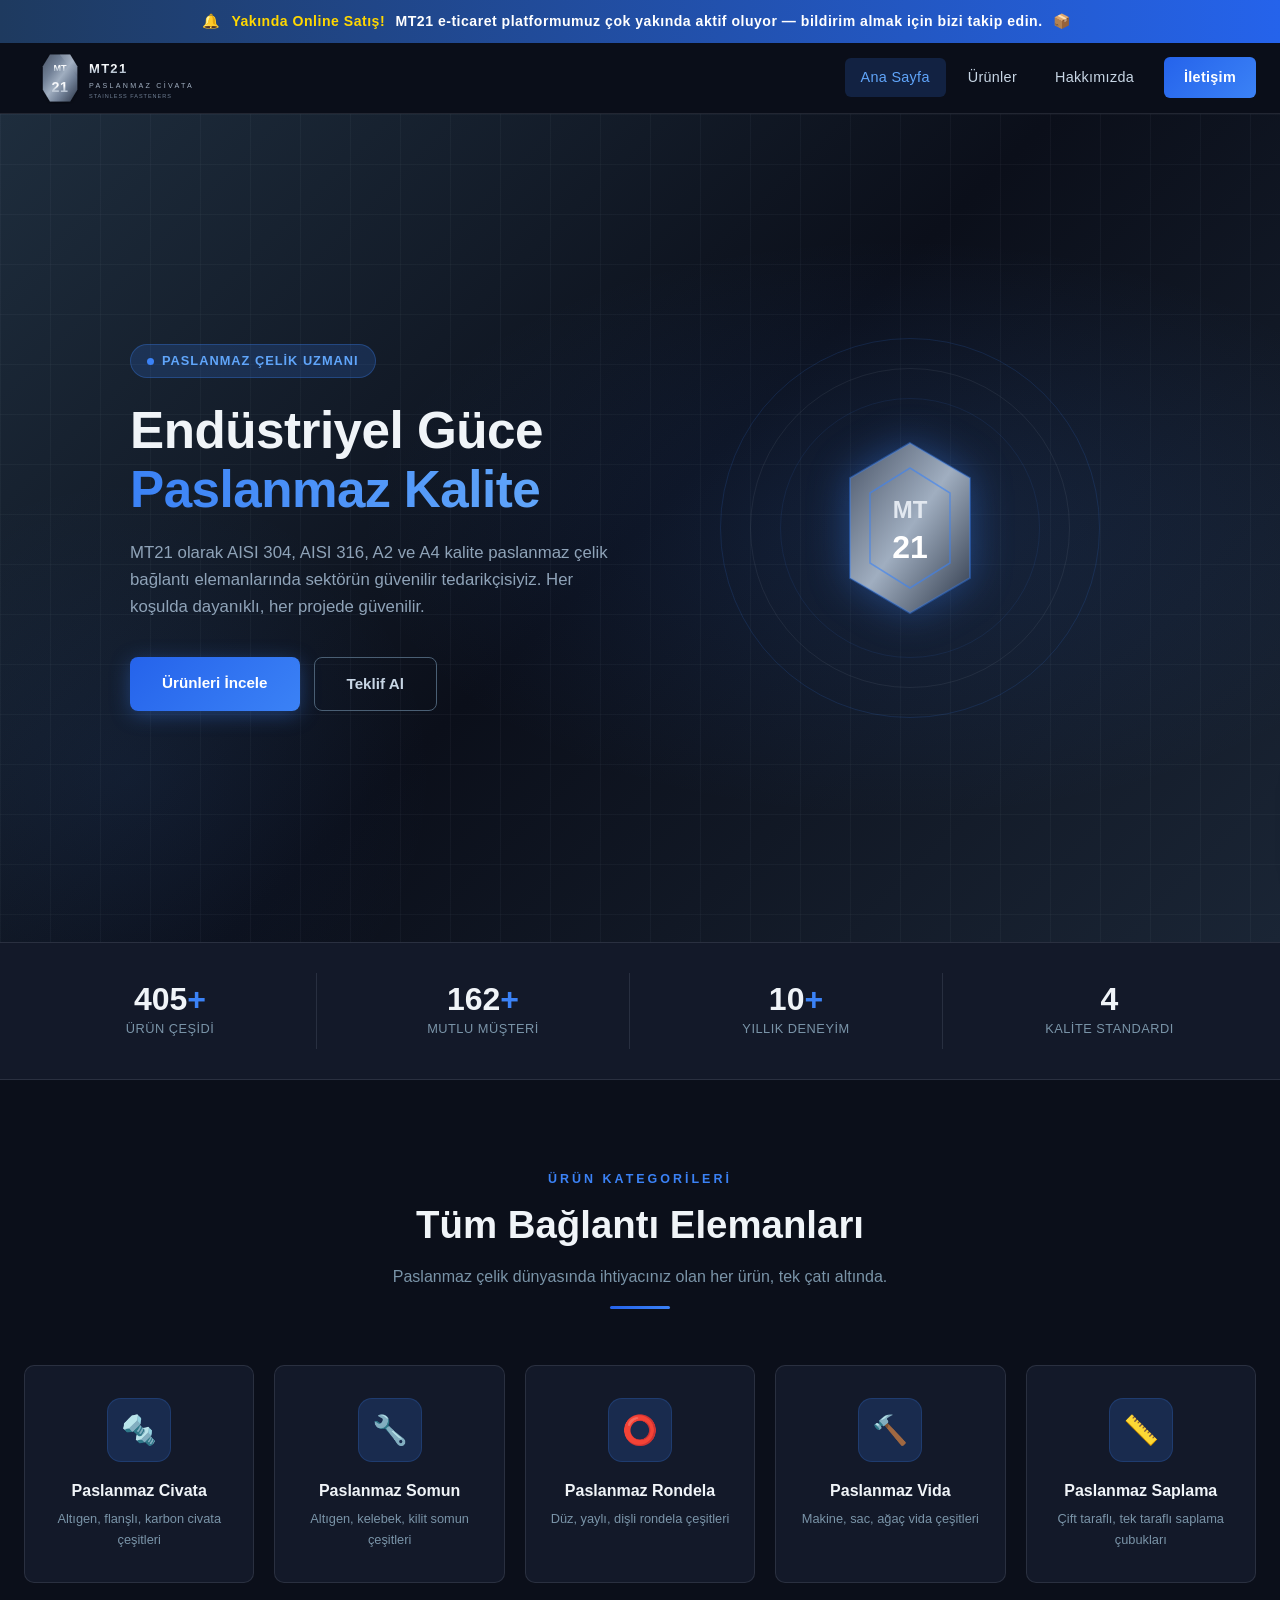
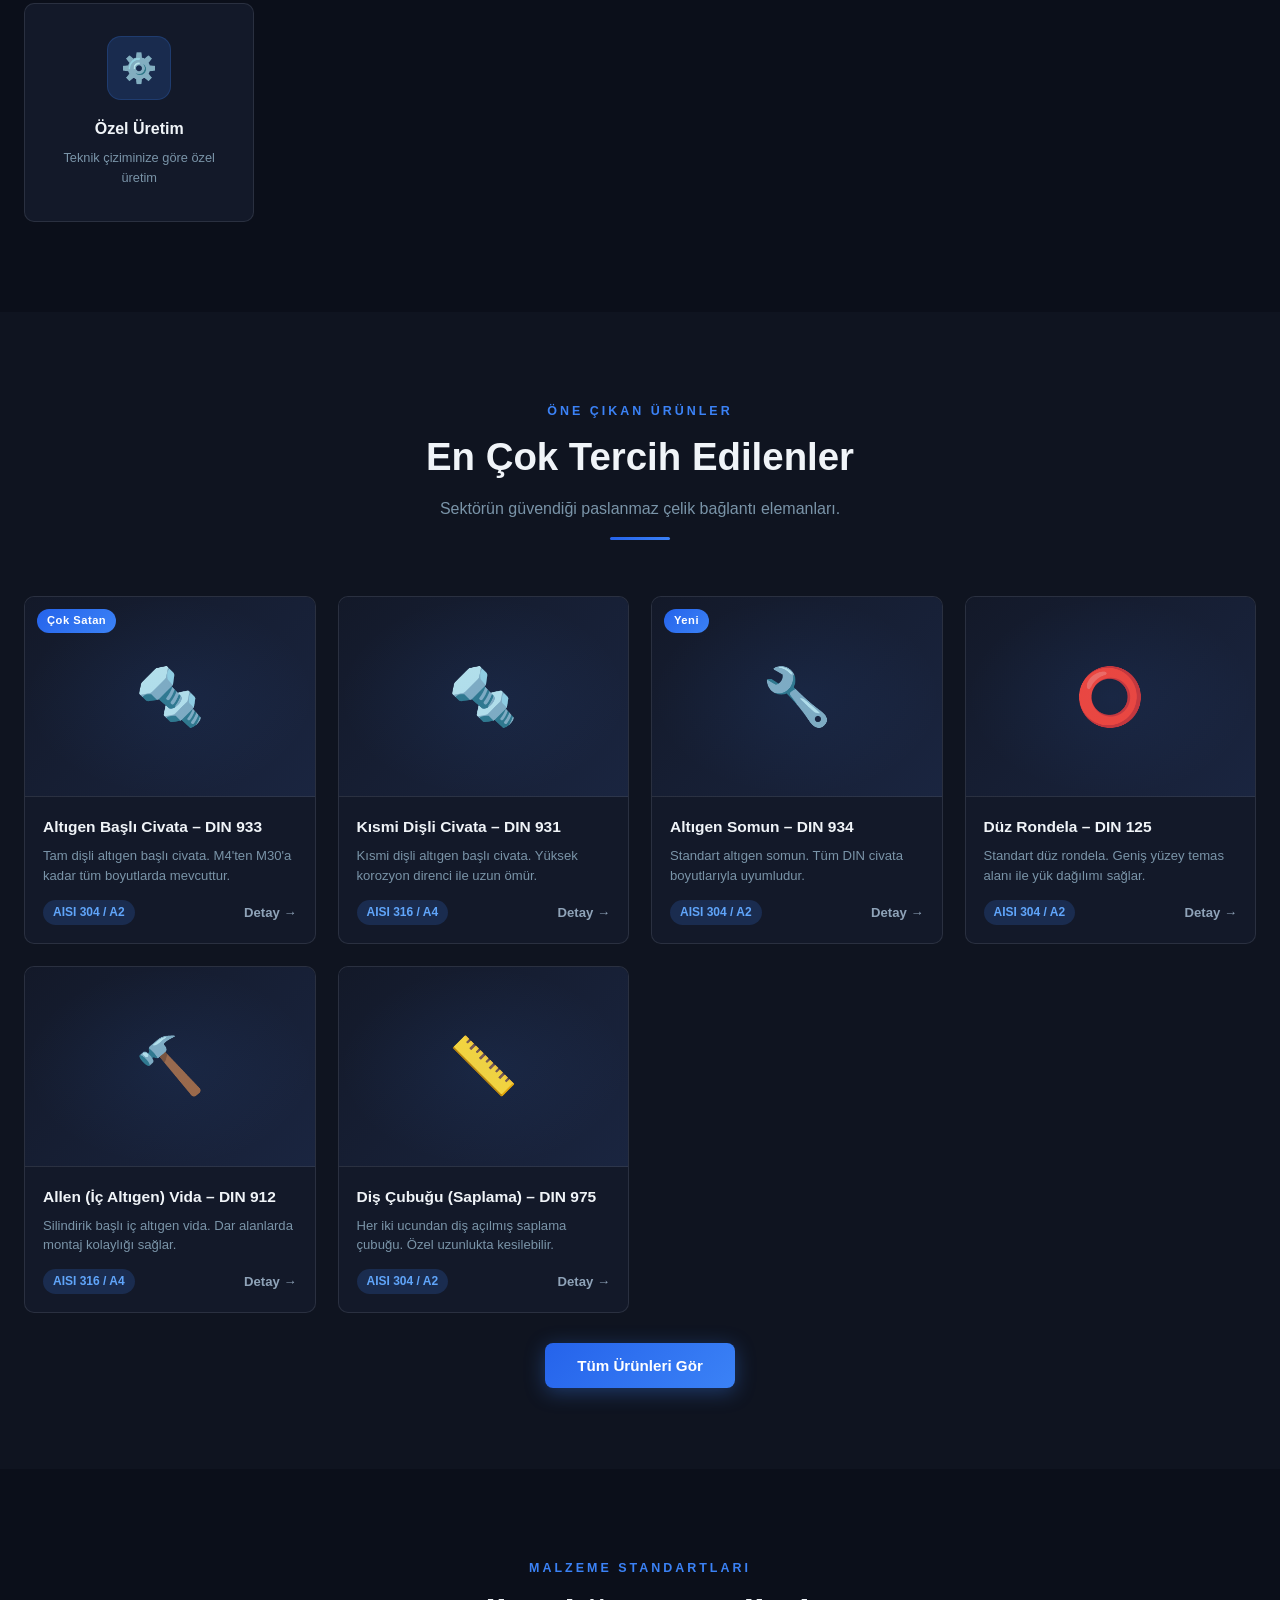
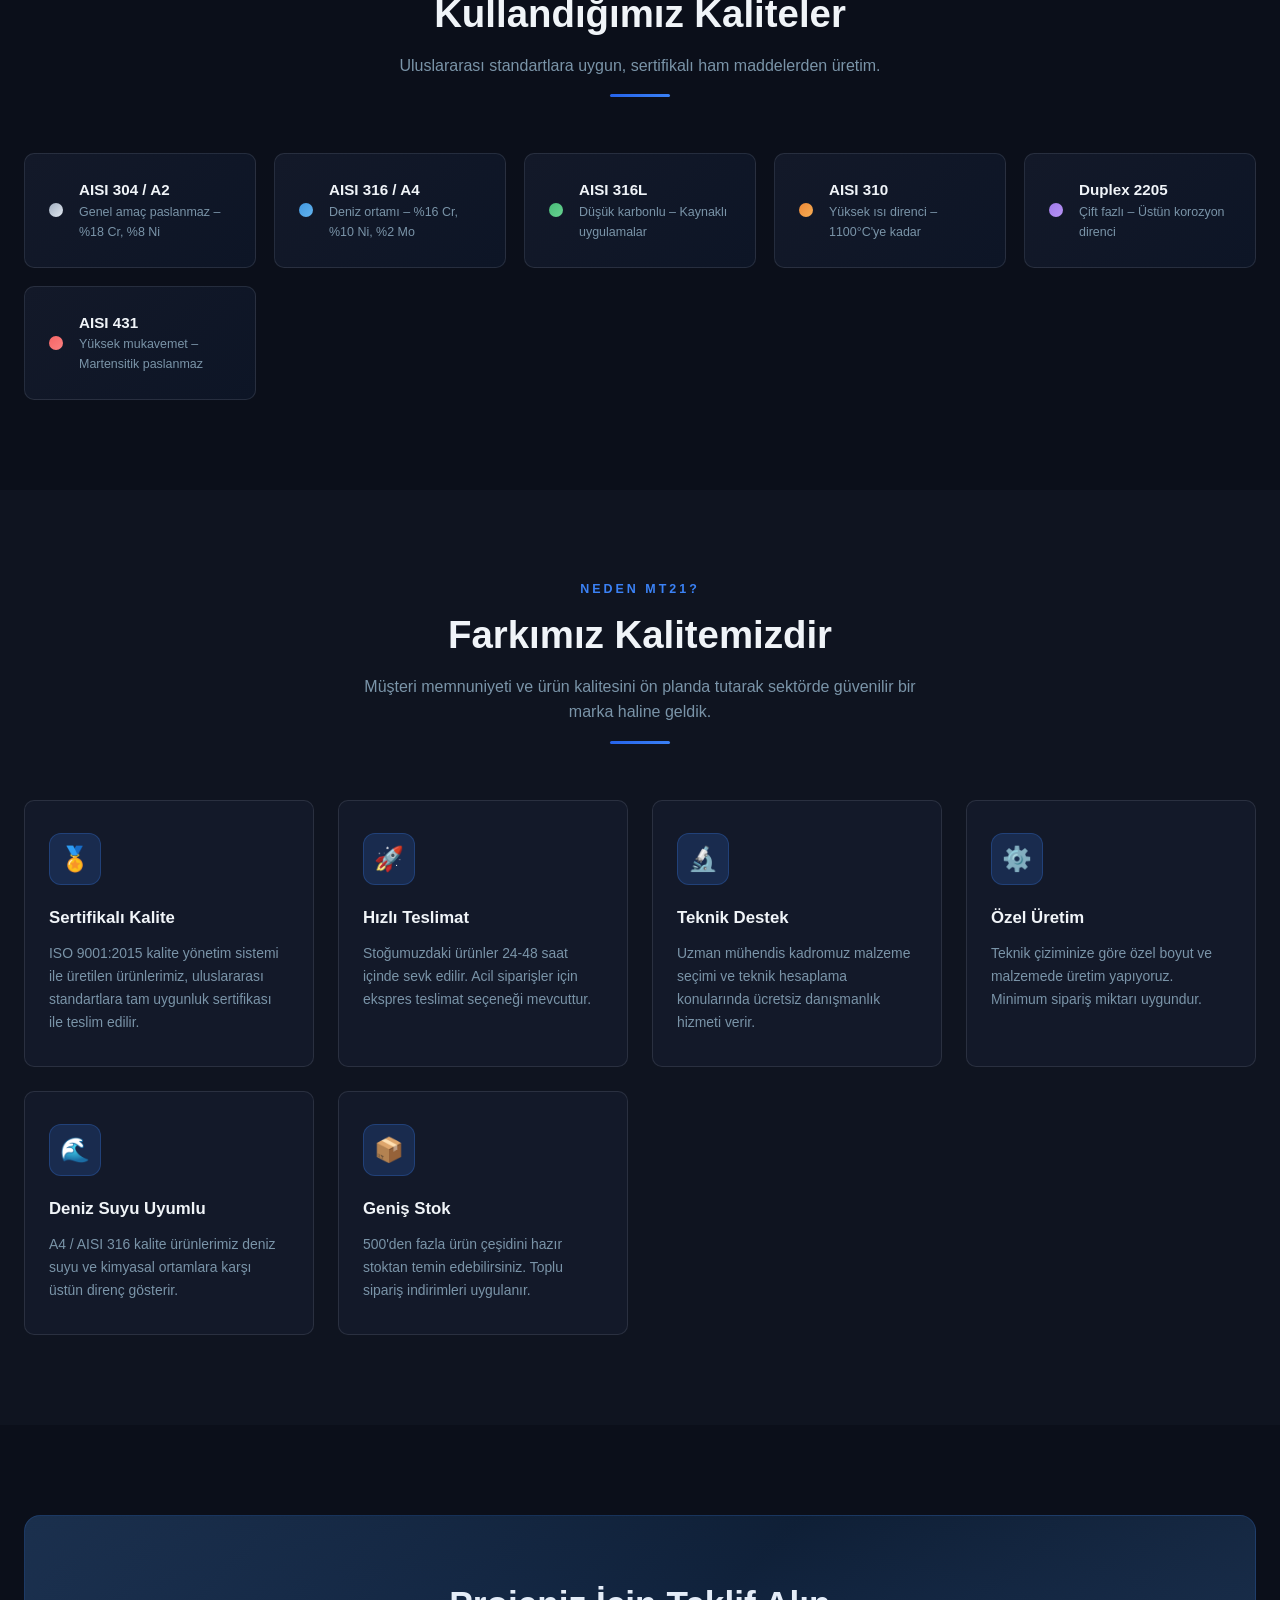
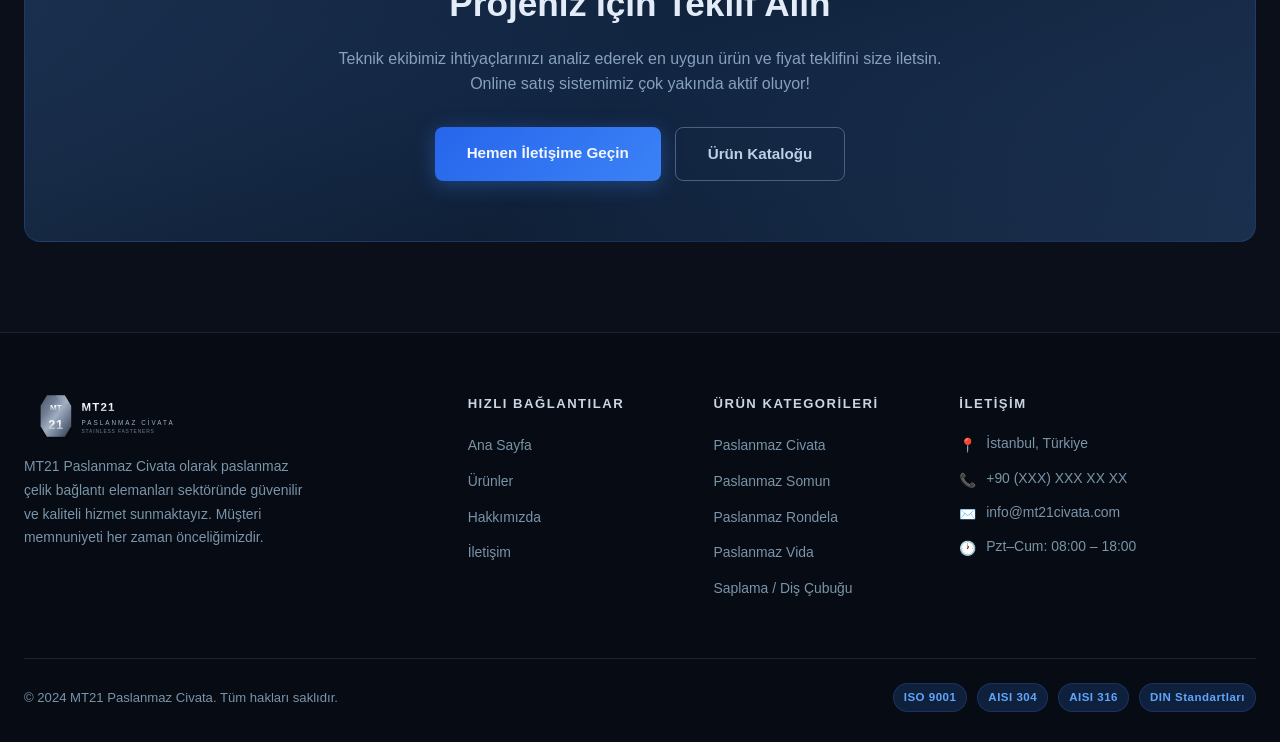
==== index.html @ 6f1c07ac "MT21 Paslanmaz Civata tanıtım sitesi oluşturuldu - MT21 hexagon logolu SVG oluşturuldu (paslanmaz çe" ====
<!DOCTYPE html>
<html lang="tr">
<head>
  <meta charset="UTF-8" />
  <meta name="viewport" content="width=device-width, initial-scale=1.0" />
  <title>MT21 Paslanmaz Civata | Paslanmaz Bağlantı Elemanları</title>
  <meta name="description" content="MT21 Paslanmaz Civata – AISI 304, 316, A2, A4 kalite paslanmaz çelik civata, somun, rondela ve vida çeşitleri. Endüstriyel ve inşaat sektörüne özel çözümler." />
  <link rel="icon" type="image/svg+xml" href="images/logo.svg" />
  <link rel="stylesheet" href="css/style.css" />
</head>
<body>

  <!-- DUYURU BANDI -->
  <div class="announcement-bar">
    🔔 <span>Yakında Online Satış!</span>
    MT21 e-ticaret platformumuz çok yakında aktif oluyor — bildirim almak için bizi takip edin.
    <span>📦</span>
  </div>

  <!-- HEADER -->
  <header>
    <div class="header-inner">
      <a href="index.html" class="logo">
        <img src="images/logo.svg" alt="MT21 Paslanmaz Civata Logo" />
      </a>
      <nav>
        <a href="index.html" class="active">Ana Sayfa</a>
        <a href="urunler.html">Ürünler</a>
        <a href="hakkimizda.html">Hakkımızda</a>
        <a href="iletisim.html" class="nav-contact-btn">İletişim</a>
      </nav>
      <button class="hamburger" id="hamburger" aria-label="Menü">
        <span></span><span></span><span></span>
      </button>
    </div>
    <div class="mobile-menu" id="mobileMenu">
      <a href="index.html" class="active">Ana Sayfa</a>
      <a href="urunler.html">Ürünler</a>
      <a href="hakkimizda.html">Hakkımızda</a>
      <a href="iletisim.html">İletişim</a>
    </div>
  </header>

  <!-- HERO -->
  <section class="hero">
    <div class="hero-bg"></div>
    <div class="hero-grid"></div>
    <div class="hero-content">
      <div class="hero-text">
        <div class="tag">Paslanmaz Çelik Uzmanı</div>
        <h1>
          Endüstriyel Güce<br />
          <span class="highlight">Paslanmaz Kalite</span>
        </h1>
        <p>
          MT21 olarak AISI 304, AISI 316, A2 ve A4 kalite paslanmaz çelik
          bağlantı elemanlarında sektörün güvenilir tedarikçisiyiz.
          Her koşulda dayanıklı, her projede güvenilir.
        </p>
        <div class="hero-buttons">
          <a href="urunler.html" class="btn-primary">Ürünleri İncele</a>
          <a href="iletisim.html" class="btn-outline">Teklif Al</a>
        </div>
      </div>
      <div class="hero-visual">
        <div class="hero-visual-inner">
          <div class="hex-ring"></div>
          <div class="hex-ring"></div>
          <div class="hex-ring"></div>
          <div class="hero-hex-center">
            <svg viewBox="0 0 200 200" xmlns="http://www.w3.org/2000/svg">
              <defs>
                <linearGradient id="hg1" x1="0%" y1="0%" x2="100%" y2="100%">
                  <stop offset="0%" style="stop-color:#4A5568"/>
                  <stop offset="50%" style="stop-color:#A0AEC0"/>
                  <stop offset="100%" style="stop-color:#2D3748"/>
                </linearGradient>
                <linearGradient id="hg2" x1="0%" y1="0%" x2="100%" y2="0%">
                  <stop offset="0%" style="stop-color:#2B6CB0"/>
                  <stop offset="100%" style="stop-color:#4299E1"/>
                </linearGradient>
              </defs>
              <!-- Hex bolt shape -->
              <polygon points="100,15 160,50 160,150 100,185 40,150 40,50"
                       fill="url(#hg1)" stroke="rgba(59,130,246,0.4)" stroke-width="2"/>
              <!-- Inner hex -->
              <polygon points="100,40 140,65 140,135 100,160 60,135 60,65"
                       fill="none" stroke="rgba(59,130,246,0.6)" stroke-width="1.5"/>
              <!-- MT21 text -->
              <text x="100" y="90" font-family="Arial Black, sans-serif" font-size="24"
                    font-weight="900" fill="#E2E8F0" text-anchor="middle">MT</text>
              <line x1="65" y1="100" x2="135" y2="100" stroke="url(#hg2)" stroke-width="2"/>
              <text x="100" y="130" font-family="Arial Black, sans-serif" font-size="32"
                    font-weight="900" fill="#FFFFFF" text-anchor="middle">21</text>
            </svg>
          </div>
        </div>
      </div>
    </div>
  </section>

  <!-- STATS -->
  <div class="stats-bar">
    <div class="stats-inner">
      <div class="stat-item">
        <div class="stat-num" data-target="500">0<span>+</span></div>
        <div class="stat-label">Ürün Çeşidi</div>
      </div>
      <div class="stat-item">
        <div class="stat-num" data-target="200">0<span>+</span></div>
        <div class="stat-label">Mutlu Müşteri</div>
      </div>
      <div class="stat-item">
        <div class="stat-num" data-target="10">0<span>+</span></div>
        <div class="stat-label">Yıllık Deneyim</div>
      </div>
      <div class="stat-item">
        <div class="stat-num" data-target="4">0</div>
        <div class="stat-label">Kalite Standardı</div>
      </div>
    </div>
  </div>

  <!-- KATEGORİLER -->
  <main>
    <div class="section">
      <div class="section-header">
        <div class="pre-title">Ürün Kategorileri</div>
        <h2>Tüm Bağlantı Elemanları</h2>
        <p>Paslanmaz çelik dünyasında ihtiyacınız olan her ürün, tek çatı altında.</p>
        <div class="divider"></div>
      </div>
      <div class="categories-grid">
        <a href="urunler.html?kategori=civata" class="cat-card">
          <div class="cat-icon">🔩</div>
          <h3>Paslanmaz Civata</h3>
          <p>Altıgen, flanşlı, karbon civata çeşitleri</p>
        </a>
        <a href="urunler.html?kategori=somun" class="cat-card">
          <div class="cat-icon">🔧</div>
          <h3>Paslanmaz Somun</h3>
          <p>Altıgen, kelebek, kilit somun çeşitleri</p>
        </a>
        <a href="urunler.html?kategori=rondela" class="cat-card">
          <div class="cat-icon">⭕</div>
          <h3>Paslanmaz Rondela</h3>
          <p>Düz, yaylı, dişli rondela çeşitleri</p>
        </a>
        <a href="urunler.html?kategori=vida" class="cat-card">
          <div class="cat-icon">🔨</div>
          <h3>Paslanmaz Vida</h3>
          <p>Makine, sac, ağaç vida çeşitleri</p>
        </a>
        <a href="urunler.html?kategori=saplama" class="cat-card">
          <div class="cat-icon">📏</div>
          <h3>Paslanmaz Saplama</h3>
          <p>Çift taraflı, tek taraflı saplama çubukları</p>
        </a>
        <a href="urunler.html?kategori=ozel" class="cat-card">
          <div class="cat-icon">⚙️</div>
          <h3>Özel Üretim</h3>
          <p>Teknik çiziminize göre özel üretim</p>
        </a>
      </div>
    </div>

    <!-- ÖNE ÇIKAN ÜRÜNLER -->
    <div class="section-alt">
      <div class="section" style="max-width:1280px; margin:0 auto;">
        <div class="section-header">
          <div class="pre-title">Öne Çıkan Ürünler</div>
          <h2>En Çok Tercih Edilenler</h2>
          <p>Sektörün güvendiği paslanmaz çelik bağlantı elemanları.</p>
          <div class="divider"></div>
        </div>
        <div class="products-grid">

          <div class="product-card">
            <div class="product-img">
              🔩
              <span class="product-badge">Çok Satan</span>
            </div>
            <div class="product-info">
              <h3>Altıgen Başlı Civata – DIN 933</h3>
              <p>Tam dişli altıgen başlı civata. M4'ten M30'a kadar tüm boyutlarda mevcuttur.</p>
              <div class="product-meta">
                <span class="product-material">AISI 304 / A2</span>
                <a href="urunler.html" class="product-link">Detay →</a>
              </div>
            </div>
          </div>

          <div class="product-card">
            <div class="product-img">🔩</div>
            <div class="product-info">
              <h3>Kısmi Dişli Civata – DIN 931</h3>
              <p>Kısmi dişli altıgen başlı civata. Yüksek korozyon direnci ile uzun ömür.</p>
              <div class="product-meta">
                <span class="product-material">AISI 316 / A4</span>
                <a href="urunler.html" class="product-link">Detay →</a>
              </div>
            </div>
          </div>

          <div class="product-card">
            <div class="product-img">
              🔧
              <span class="product-badge">Yeni</span>
            </div>
            <div class="product-info">
              <h3>Altıgen Somun – DIN 934</h3>
              <p>Standart altıgen somun. Tüm DIN civata boyutlarıyla uyumludur.</p>
              <div class="product-meta">
                <span class="product-material">AISI 304 / A2</span>
                <a href="urunler.html" class="product-link">Detay →</a>
              </div>
            </div>
          </div>

          <div class="product-card">
            <div class="product-img">⭕</div>
            <div class="product-info">
              <h3>Düz Rondela – DIN 125</h3>
              <p>Standart düz rondela. Geniş yüzey temas alanı ile yük dağılımı sağlar.</p>
              <div class="product-meta">
                <span class="product-material">AISI 304 / A2</span>
                <a href="urunler.html" class="product-link">Detay →</a>
              </div>
            </div>
          </div>

          <div class="product-card">
            <div class="product-img">🔨</div>
            <div class="product-info">
              <h3>Allen (İç Altıgen) Vida – DIN 912</h3>
              <p>Silindirik başlı iç altıgen vida. Dar alanlarda montaj kolaylığı sağlar.</p>
              <div class="product-meta">
                <span class="product-material">AISI 316 / A4</span>
                <a href="urunler.html" class="product-link">Detay →</a>
              </div>
            </div>
          </div>

          <div class="product-card">
            <div class="product-img">📏</div>
            <div class="product-info">
              <h3>Diş Çubuğu (Saplama) – DIN 975</h3>
              <p>Her iki ucundan diş açılmış saplama çubuğu. Özel uzunlukta kesilebilir.</p>
              <div class="product-meta">
                <span class="product-material">AISI 304 / A2</span>
                <a href="urunler.html" class="product-link">Detay →</a>
              </div>
            </div>
          </div>

        </div>
        <div style="text-align:center; margin-top:40px;">
          <a href="urunler.html" class="btn-primary">Tüm Ürünleri Gör</a>
        </div>
      </div>
    </div>

    <!-- MALZEME KALİTE -->
    <div class="section">
      <div class="section-header">
        <div class="pre-title">Malzeme Standartları</div>
        <h2>Kullandığımız Kaliteler</h2>
        <p>Uluslararası standartlara uygun, sertifikalı ham maddelerden üretim.</p>
        <div class="divider"></div>
      </div>
      <div class="materials-grid">
        <div class="material-card">
          <div class="material-dot" style="background:linear-gradient(135deg,#A0AEC0,#E2E8F0)"></div>
          <div class="material-info">
            <h4>AISI 304 / A2</h4>
            <p>Genel amaç paslanmaz – %18 Cr, %8 Ni</p>
          </div>
        </div>
        <div class="material-card">
          <div class="material-dot" style="background:linear-gradient(135deg,#4299E1,#63B3ED)"></div>
          <div class="material-info">
            <h4>AISI 316 / A4</h4>
            <p>Deniz ortamı – %16 Cr, %10 Ni, %2 Mo</p>
          </div>
        </div>
        <div class="material-card">
          <div class="material-dot" style="background:linear-gradient(135deg,#48BB78,#68D391)"></div>
          <div class="material-info">
            <h4>AISI 316L</h4>
            <p>Düşük karbonlu – Kaynaklı uygulamalar</p>
          </div>
        </div>
        <div class="material-card">
          <div class="material-dot" style="background:linear-gradient(135deg,#ED8936,#F6AD55)"></div>
          <div class="material-info">
            <h4>AISI 310</h4>
            <p>Yüksek ısı direnci – 1100°C'ye kadar</p>
          </div>
        </div>
        <div class="material-card">
          <div class="material-dot" style="background:linear-gradient(135deg,#9F7AEA,#B794F4)"></div>
          <div class="material-info">
            <h4>Duplex 2205</h4>
            <p>Çift fazlı – Üstün korozyon direnci</p>
          </div>
        </div>
        <div class="material-card">
          <div class="material-dot" style="background:linear-gradient(135deg,#F56565,#FC8181)"></div>
          <div class="material-info">
            <h4>AISI 431</h4>
            <p>Yüksek mukavemet – Martensitik paslanmaz</p>
          </div>
        </div>
      </div>
    </div>

    <!-- NEDEN MT21 -->
    <div class="section-alt">
      <div class="section" style="max-width:1280px; margin:0 auto;">
        <div class="section-header">
          <div class="pre-title">Neden MT21?</div>
          <h2>Farkımız Kalitemizdir</h2>
          <p>Müşteri memnuniyeti ve ürün kalitesini ön planda tutarak sektörde güvenilir bir marka haline geldik.</p>
          <div class="divider"></div>
        </div>
        <div class="features-grid">
          <div class="feature-card">
            <div class="feature-icon">🏅</div>
            <h3>Sertifikalı Kalite</h3>
            <p>ISO 9001:2015 kalite yönetim sistemi ile üretilen ürünlerimiz, uluslararası standartlara tam uygunluk sertifikası ile teslim edilir.</p>
          </div>
          <div class="feature-card">
            <div class="feature-icon">🚀</div>
            <h3>Hızlı Teslimat</h3>
            <p>Stoğumuzdaki ürünler 24-48 saat içinde sevk edilir. Acil siparişler için ekspres teslimat seçeneği mevcuttur.</p>
          </div>
          <div class="feature-card">
            <div class="feature-icon">🔬</div>
            <h3>Teknik Destek</h3>
            <p>Uzman mühendis kadromuz malzeme seçimi ve teknik hesaplama konularında ücretsiz danışmanlık hizmeti verir.</p>
          </div>
          <div class="feature-card">
            <div class="feature-icon">⚙️</div>
            <h3>Özel Üretim</h3>
            <p>Teknik çiziminize göre özel boyut ve malzemede üretim yapıyoruz. Minimum sipariş miktarı uygundur.</p>
          </div>
          <div class="feature-card">
            <div class="feature-icon">🌊</div>
            <h3>Deniz Suyu Uyumlu</h3>
            <p>A4 / AISI 316 kalite ürünlerimiz deniz suyu ve kimyasal ortamlara karşı üstün direnç gösterir.</p>
          </div>
          <div class="feature-card">
            <div class="feature-icon">📦</div>
            <h3>Geniş Stok</h3>
            <p>500'den fazla ürün çeşidini hazır stoktan temin edebilirsiniz. Toplu sipariş indirimleri uygulanır.</p>
          </div>
        </div>
      </div>
    </div>

    <!-- CTA -->
    <div class="section">
      <div class="cta-banner">
        <h2>Projeniz İçin Teklif Alın</h2>
        <p>
          Teknik ekibimiz ihtiyaçlarınızı analiz ederek en uygun ürün ve fiyat teklifini size iletsin.
          <br />Online satış sistemimiz çok yakında aktif oluyor!
        </p>
        <div class="cta-buttons">
          <a href="iletisim.html" class="btn-primary">Hemen İletişime Geçin</a>
          <a href="urunler.html" class="btn-outline">Ürün Kataloğu</a>
        </div>
      </div>
    </div>

  </main>

  <!-- FOOTER -->
  <footer>
    <div class="footer-inner">
      <div class="footer-grid">
        <div class="footer-brand">
          <img src="images/logo.svg" alt="MT21 Logo" />
          <p>
            MT21 Paslanmaz Civata olarak paslanmaz çelik bağlantı elemanları sektöründe
            güvenilir ve kaliteli hizmet sunmaktayız. Müşteri memnuniyeti her zaman önceliğimizdir.
          </p>
        </div>
        <div class="footer-col">
          <h4>Hızlı Bağlantılar</h4>
          <ul>
            <li><a href="index.html">Ana Sayfa</a></li>
            <li><a href="urunler.html">Ürünler</a></li>
            <li><a href="hakkimizda.html">Hakkımızda</a></li>
            <li><a href="iletisim.html">İletişim</a></li>
          </ul>
        </div>
        <div class="footer-col">
          <h4>Ürün Kategorileri</h4>
          <ul>
            <li><a href="urunler.html">Paslanmaz Civata</a></li>
            <li><a href="urunler.html">Paslanmaz Somun</a></li>
            <li><a href="urunler.html">Paslanmaz Rondela</a></li>
            <li><a href="urunler.html">Paslanmaz Vida</a></li>
            <li><a href="urunler.html">Saplama / Diş Çubuğu</a></li>
          </ul>
        </div>
        <div class="footer-col footer-contact">
          <h4>İletişim</h4>
          <p><span>📍</span> <span>İstanbul, Türkiye</span></p>
          <p><span>📞</span> <span>+90 (XXX) XXX XX XX</span></p>
          <p><span>✉️</span> <span>info@mt21civata.com</span></p>
          <p><span>🕐</span> <span>Pzt–Cum: 08:00 – 18:00</span></p>
        </div>
      </div>
      <div class="footer-bottom">
        <p>© 2024 MT21 Paslanmaz Civata. Tüm hakları saklıdır.</p>
        <div class="badges">
          <span class="badge">ISO 9001</span>
          <span class="badge">AISI 304</span>
          <span class="badge">AISI 316</span>
          <span class="badge">DIN Standartları</span>
        </div>
      </div>
    </div>
  </footer>

  <!-- TOAST BİLDİRİM -->
  <div class="toast" id="toast">
    <div class="toast-icon">🛒</div>
    <div class="toast-body">
      <h4>Online Satış Geliyor!</h4>
      <p>E-ticaret sistemimiz çok yakında aktif olacak. Takipte kalın!</p>
    </div>
    <button class="toast-close" id="toastClose">✕</button>
  </div>

  <!-- BACK TO TOP -->
  <button class="back-top" id="backTop" title="Yukarı Çık">↑</button>

  <script src="js/main.js"></script>
</body>
</html>
---- css/style.css ----
/* ============================================
   MT21 PASLANMAZ CİVATA - Ana Stil Dosyası
   Renk Teması: Paslanmaz Çelik / Teknolojik
============================================ */

:root {
  --bg-dark:       #0B0F1A;
  --bg-card:       #131929;
  --bg-section:    #0F1420;
  --steel-light:   #C8D6E5;
  --steel-mid:     #8FA3B8;
  --steel-dark:    #4A5F74;
  --blue-accent:   #3B82F6;
  --blue-bright:   #60A5FA;
  --blue-glow:     rgba(59,130,246,0.18);
  --white:         #F0F4F8;
  --text-main:     #D1DCE8;
  --text-muted:    #7A94A8;
  --border:        rgba(200,214,229,0.12);
  --gradient-metal: linear-gradient(135deg, #1E2D3D 0%, #0B0F1A 50%, #1A2535 100%);
  --gradient-btn:  linear-gradient(135deg, #2563EB, #3B82F6);
  --shadow:        0 8px 32px rgba(0,0,0,0.5);
  --shadow-card:   0 4px 20px rgba(0,0,0,0.4);
  --radius:        10px;
  --transition:    all 0.3s ease;
}

* { margin: 0; padding: 0; box-sizing: border-box; }

html { scroll-behavior: smooth; }

body {
  font-family: 'Segoe UI', 'Inter', Arial, sans-serif;
  background: var(--bg-dark);
  color: var(--text-main);
  line-height: 1.6;
  overflow-x: hidden;
}

a { text-decoration: none; color: inherit; transition: var(--transition); }
ul { list-style: none; }
img { max-width: 100%; display: block; }
button { cursor: pointer; border: none; outline: none; }

/* ---- ANNOUNCEMENT BANNER ---- */
.announcement-bar {
  background: linear-gradient(90deg, #1e3a5f, #2563EB, #1e3a5f);
  background-size: 200% 100%;
  animation: bannerShift 4s ease infinite;
  text-align: center;
  padding: 10px 20px;
  font-size: 0.88rem;
  font-weight: 600;
  letter-spacing: 0.5px;
  color: #fff;
  position: relative;
  z-index: 100;
}
.announcement-bar span { color: #FFD700; margin: 0 6px; }
@keyframes bannerShift {
  0%   { background-position: 0% 50%; }
  50%  { background-position: 100% 50%; }
  100% { background-position: 0% 50%; }
}

/* ---- HEADER ---- */
header {
  position: sticky;
  top: 0;
  z-index: 999;
  background: rgba(11,15,26,0.95);
  backdrop-filter: blur(12px);
  border-bottom: 1px solid var(--border);
}
.header-inner {
  max-width: 1280px;
  margin: 0 auto;
  padding: 0 24px;
  display: flex;
  align-items: center;
  justify-content: space-between;
  height: 70px;
}
.logo img { height: 52px; width: auto; }

nav { display: flex; align-items: center; gap: 6px; }
nav a {
  padding: 8px 16px;
  border-radius: 6px;
  font-size: 0.9rem;
  font-weight: 500;
  color: var(--steel-light);
  letter-spacing: 0.3px;
}
nav a:hover, nav a.active {
  background: var(--blue-glow);
  color: var(--blue-bright);
}
.nav-contact-btn {
  margin-left: 8px;
  padding: 9px 20px !important;
  background: var(--gradient-btn) !important;
  color: #fff !important;
  border-radius: 6px !important;
  font-weight: 600 !important;
}
.nav-contact-btn:hover { opacity: 0.9; transform: translateY(-1px); }

.hamburger {
  display: none;
  flex-direction: column;
  gap: 5px;
  background: none;
  padding: 6px;
}
.hamburger span {
  display: block; width: 24px; height: 2px;
  background: var(--steel-light); border-radius: 2px;
  transition: var(--transition);
}

/* ---- HERO ---- */
.hero {
  position: relative;
  min-height: 92vh;
  display: flex;
  align-items: center;
  overflow: hidden;
  background: var(--gradient-metal);
}
.hero-bg {
  position: absolute; inset: 0;
  background:
    radial-gradient(ellipse 60% 50% at 70% 50%, rgba(59,130,246,0.12) 0%, transparent 70%),
    radial-gradient(ellipse 40% 60% at 10% 80%, rgba(59,130,246,0.07) 0%, transparent 60%);
}
.hero-grid {
  position: absolute; inset: 0;
  background-image:
    linear-gradient(rgba(200,214,229,0.04) 1px, transparent 1px),
    linear-gradient(90deg, rgba(200,214,229,0.04) 1px, transparent 1px);
  background-size: 50px 50px;
}
.hero-content {
  position: relative;
  max-width: 1280px;
  margin: 0 auto;
  padding: 80px 24px;
  display: grid;
  grid-template-columns: 1fr 1fr;
  gap: 60px;
  align-items: center;
}
.hero-text .tag {
  display: inline-flex; align-items: center; gap: 8px;
  background: var(--blue-glow);
  border: 1px solid rgba(59,130,246,0.3);
  padding: 6px 16px; border-radius: 50px;
  font-size: 0.8rem; font-weight: 600;
  color: var(--blue-bright); letter-spacing: 1px;
  text-transform: uppercase; margin-bottom: 24px;
}
.hero-text .tag::before {
  content: ''; width: 7px; height: 7px;
  background: var(--blue-accent); border-radius: 50%;
  animation: pulse 2s ease infinite;
}
@keyframes pulse {
  0%, 100% { opacity: 1; transform: scale(1); }
  50% { opacity: 0.5; transform: scale(1.5); }
}
.hero-text h1 {
  font-size: clamp(2.2rem, 4vw, 3.4rem);
  font-weight: 900;
  line-height: 1.15;
  color: var(--white);
  margin-bottom: 20px;
  letter-spacing: -0.5px;
}
.hero-text h1 .highlight {
  background: linear-gradient(90deg, var(--blue-accent), var(--blue-bright));
  -webkit-background-clip: text;
  -webkit-text-fill-color: transparent;
  background-clip: text;
}
.hero-text p {
  font-size: 1.05rem;
  color: var(--steel-mid);
  margin-bottom: 36px;
  max-width: 480px;
}
.hero-buttons { display: flex; gap: 14px; flex-wrap: wrap; }
.btn-primary {
  padding: 14px 32px;
  background: var(--gradient-btn);
  color: #fff;
  border-radius: 8px;
  font-size: 0.95rem; font-weight: 700;
  box-shadow: 0 4px 20px rgba(59,130,246,0.35);
  transition: var(--transition);
}
.btn-primary:hover { transform: translateY(-2px); box-shadow: 0 6px 28px rgba(59,130,246,0.5); }
.btn-outline {
  padding: 14px 32px;
  background: transparent;
  border: 1.5px solid var(--steel-dark);
  color: var(--steel-light);
  border-radius: 8px;
  font-size: 0.95rem; font-weight: 600;
  transition: var(--transition);
}
.btn-outline:hover { border-color: var(--blue-accent); color: var(--blue-bright); background: var(--blue-glow); }

.hero-visual {
  display: flex;
  justify-content: center;
  align-items: center;
}
.hero-visual-inner {
  position: relative;
  width: 380px; height: 380px;
}
.hex-ring {
  position: absolute;
  border-radius: 50%;
  border: 1px solid rgba(59,130,246,0.15);
  animation: spin 20s linear infinite;
}
.hex-ring:nth-child(1) { inset: 0; animation-duration: 25s; }
.hex-ring:nth-child(2) { inset: 30px; animation-duration: 18s; animation-direction: reverse; border-color: rgba(200,214,229,0.08); }
.hex-ring:nth-child(3) { inset: 60px; animation-duration: 30s; border-color: rgba(59,130,246,0.1); }
@keyframes spin { to { transform: rotate(360deg); } }

.hero-hex-center {
  position: absolute;
  top: 50%; left: 50%;
  transform: translate(-50%, -50%);
  width: 200px; height: 200px;
  display: flex; align-items: center; justify-content: center;
}
.hero-hex-center svg { width: 100%; height: 100%; filter: drop-shadow(0 0 20px rgba(59,130,246,0.4)); }

/* ---- STATS BAR ---- */
.stats-bar {
  background: var(--bg-card);
  border-top: 1px solid var(--border);
  border-bottom: 1px solid var(--border);
}
.stats-inner {
  max-width: 1280px; margin: 0 auto;
  padding: 30px 24px;
  display: grid;
  grid-template-columns: repeat(4, 1fr);
  gap: 20px;
}
.stat-item {
  text-align: center;
  padding: 10px;
  border-right: 1px solid var(--border);
}
.stat-item:last-child { border-right: none; }
.stat-num {
  font-size: 2rem; font-weight: 900;
  color: var(--white);
  line-height: 1;
}
.stat-num span { color: var(--blue-accent); }
.stat-label {
  font-size: 0.8rem;
  color: var(--text-muted);
  letter-spacing: 0.5px;
  margin-top: 4px;
  text-transform: uppercase;
}

/* ---- SECTIONS ---- */
.section {
  padding: 90px 24px;
  max-width: 1280px;
  margin: 0 auto;
}
.section-alt { background: var(--bg-section); }
.section-alt .section { max-width: unset; padding-left: 0; padding-right: 0; }
.section-alt .section > * { max-width: 1280px; margin-left: auto; margin-right: auto; padding: 0 24px; }

.section-header { text-align: center; margin-bottom: 56px; }
.section-header .pre-title {
  font-size: 0.78rem; font-weight: 700;
  color: var(--blue-accent); letter-spacing: 3px;
  text-transform: uppercase; margin-bottom: 12px;
}
.section-header h2 {
  font-size: clamp(1.8rem, 3vw, 2.6rem);
  font-weight: 800; color: var(--white);
  line-height: 1.2; margin-bottom: 16px;
}
.section-header p {
  font-size: 1rem; color: var(--text-muted);
  max-width: 580px; margin: 0 auto;
}
.divider {
  width: 60px; height: 3px;
  background: var(--gradient-btn);
  border-radius: 3px;
  margin: 16px auto 0;
}

/* ---- CATEGORIES ---- */
.categories-grid {
  display: grid;
  grid-template-columns: repeat(auto-fit, minmax(200px, 1fr));
  gap: 20px;
}
.cat-card {
  background: var(--bg-card);
  border: 1px solid var(--border);
  border-radius: var(--radius);
  padding: 32px 20px;
  text-align: center;
  cursor: pointer;
  transition: var(--transition);
  position: relative;
  overflow: hidden;
}
.cat-card::before {
  content: '';
  position: absolute;
  top: 0; left: 0; right: 0;
  height: 2px;
  background: var(--gradient-btn);
  transform: scaleX(0);
  transition: var(--transition);
}
.cat-card:hover { border-color: rgba(59,130,246,0.4); transform: translateY(-4px); box-shadow: var(--shadow-card); }
.cat-card:hover::before { transform: scaleX(1); }
.cat-icon {
  width: 64px; height: 64px;
  background: var(--blue-glow);
  border: 1px solid rgba(59,130,246,0.2);
  border-radius: 14px;
  display: flex; align-items: center; justify-content: center;
  margin: 0 auto 16px;
  font-size: 1.8rem;
  transition: var(--transition);
}
.cat-card:hover .cat-icon { background: rgba(59,130,246,0.25); transform: scale(1.05); }
.cat-card h3 { font-size: 1rem; font-weight: 700; color: var(--white); margin-bottom: 6px; }
.cat-card p { font-size: 0.8rem; color: var(--text-muted); }

/* ---- PRODUCTS GRID ---- */
.products-grid {
  display: grid;
  grid-template-columns: repeat(auto-fill, minmax(260px, 1fr));
  gap: 22px;
}
.product-card {
  background: var(--bg-card);
  border: 1px solid var(--border);
  border-radius: var(--radius);
  overflow: hidden;
  transition: var(--transition);
  cursor: pointer;
}
.product-card:hover { transform: translateY(-5px); box-shadow: var(--shadow); border-color: rgba(59,130,246,0.3); }
.product-img {
  height: 200px;
  background: linear-gradient(135deg, #131929, #1a2540);
  display: flex; align-items: center; justify-content: center;
  font-size: 3.5rem;
  border-bottom: 1px solid var(--border);
  position: relative;
  overflow: hidden;
}
.product-img::after {
  content: '';
  position: absolute; inset: 0;
  background: radial-gradient(ellipse at center, rgba(59,130,246,0.08) 0%, transparent 70%);
}
.product-badge {
  position: absolute; top: 12px; left: 12px;
  background: var(--gradient-btn);
  color: #fff;
  font-size: 0.7rem; font-weight: 700;
  padding: 3px 10px; border-radius: 50px;
  letter-spacing: 0.5px;
}
.product-info { padding: 18px; }
.product-info h3 { font-size: 0.97rem; font-weight: 700; color: var(--white); margin-bottom: 6px; }
.product-info p { font-size: 0.82rem; color: var(--text-muted); margin-bottom: 14px; line-height: 1.5; }
.product-meta { display: flex; align-items: center; justify-content: space-between; flex-wrap: wrap; gap: 8px; }
.product-material {
  font-size: 0.75rem; font-weight: 600;
  color: var(--blue-bright);
  background: var(--blue-glow);
  padding: 3px 10px; border-radius: 50px;
}
.product-link {
  font-size: 0.82rem; font-weight: 600;
  color: var(--steel-mid);
  display: flex; align-items: center; gap: 4px;
  transition: var(--transition);
}
.product-link:hover { color: var(--blue-bright); }

/* ---- FEATURES / WHY US ---- */
.features-grid {
  display: grid;
  grid-template-columns: repeat(auto-fit, minmax(260px, 1fr));
  gap: 24px;
}
.feature-card {
  background: var(--bg-card);
  border: 1px solid var(--border);
  border-radius: var(--radius);
  padding: 32px 24px;
  transition: var(--transition);
}
.feature-card:hover { border-color: rgba(59,130,246,0.3); box-shadow: var(--shadow-card); }
.feature-icon {
  width: 52px; height: 52px;
  background: var(--blue-glow);
  border: 1px solid rgba(59,130,246,0.25);
  border-radius: 12px;
  display: flex; align-items: center; justify-content: center;
  font-size: 1.5rem;
  margin-bottom: 20px;
}
.feature-card h3 { font-size: 1.05rem; font-weight: 700; color: var(--white); margin-bottom: 10px; }
.feature-card p { font-size: 0.87rem; color: var(--text-muted); line-height: 1.65; }

/* ---- MATERIALS ---- */
.materials-grid {
  display: grid;
  grid-template-columns: repeat(auto-fit, minmax(220px, 1fr));
  gap: 18px;
}
.material-card {
  background: linear-gradient(135deg, var(--bg-card), #0d1526);
  border: 1px solid var(--border);
  border-radius: var(--radius);
  padding: 24px;
  display: flex; align-items: center; gap: 16px;
  transition: var(--transition);
}
.material-card:hover { border-color: rgba(59,130,246,0.3); transform: translateX(4px); }
.material-dot {
  width: 14px; height: 14px;
  border-radius: 50%;
  flex-shrink: 0;
}
.material-info h4 { font-size: 0.95rem; font-weight: 700; color: var(--white); }
.material-info p { font-size: 0.78rem; color: var(--text-muted); }

/* ---- CTA BANNER ---- */
.cta-banner {
  background: linear-gradient(135deg, #1a2e4a 0%, #0d1b2e 50%, #1a2e4a 100%);
  border: 1px solid rgba(59,130,246,0.2);
  border-radius: 16px;
  padding: 60px 40px;
  text-align: center;
  position: relative;
  overflow: hidden;
}
.cta-banner::before {
  content: '';
  position: absolute;
  top: -50%; left: -50%;
  width: 200%; height: 200%;
  background: radial-gradient(ellipse at center, rgba(59,130,246,0.1) 0%, transparent 60%);
  pointer-events: none;
}
.cta-banner h2 { font-size: clamp(1.6rem, 3vw, 2.2rem); font-weight: 800; color: var(--white); margin-bottom: 14px; }
.cta-banner p { font-size: 1rem; color: var(--steel-mid); margin-bottom: 30px; }
.cta-buttons { display: flex; gap: 14px; justify-content: center; flex-wrap: wrap; }

/* ---- FOOTER ---- */
footer {
  background: #070B14;
  border-top: 1px solid var(--border);
  padding: 60px 24px 30px;
}
.footer-inner {
  max-width: 1280px; margin: 0 auto;
}
.footer-grid {
  display: grid;
  grid-template-columns: 2fr 1fr 1fr 1.5fr;
  gap: 48px;
  margin-bottom: 48px;
}
.footer-brand img { height: 46px; margin-bottom: 16px; }
.footer-brand p { font-size: 0.87rem; color: var(--text-muted); line-height: 1.7; max-width: 280px; }
.footer-col h4 {
  font-size: 0.82rem; font-weight: 700;
  color: var(--steel-light); letter-spacing: 1.5px;
  text-transform: uppercase; margin-bottom: 18px;
}
.footer-col ul li { margin-bottom: 10px; }
.footer-col ul li a { font-size: 0.87rem; color: var(--text-muted); }
.footer-col ul li a:hover { color: var(--blue-bright); }
.footer-contact p {
  font-size: 0.87rem; color: var(--text-muted);
  margin-bottom: 10px; display: flex; align-items: flex-start; gap: 10px;
}
.footer-contact p span:first-child { color: var(--blue-accent); flex-shrink: 0; margin-top: 2px; }
.footer-bottom {
  border-top: 1px solid var(--border);
  padding-top: 24px;
  display: flex; align-items: center; justify-content: space-between;
  flex-wrap: wrap; gap: 12px;
}
.footer-bottom p { font-size: 0.82rem; color: var(--text-muted); }
.footer-bottom .badges { display: flex; gap: 10px; flex-wrap: wrap; }
.badge {
  font-size: 0.72rem; font-weight: 600;
  padding: 4px 10px; border-radius: 50px;
  background: var(--blue-glow);
  border: 1px solid rgba(59,130,246,0.2);
  color: var(--blue-bright); letter-spacing: 0.5px;
}

/* ---- PAGE HERO (inner pages) ---- */
.page-hero {
  background: var(--gradient-metal);
  border-bottom: 1px solid var(--border);
  padding: 70px 24px 50px;
  text-align: center;
  position: relative;
  overflow: hidden;
}
.page-hero::before {
  content: '';
  position: absolute; inset: 0;
  background: radial-gradient(ellipse 50% 80% at 50% 100%, rgba(59,130,246,0.1) 0%, transparent 70%);
}
.page-hero-content { position: relative; max-width: 700px; margin: 0 auto; }
.page-hero .pre-title {
  font-size: 0.78rem; font-weight: 700;
  color: var(--blue-accent); letter-spacing: 3px;
  text-transform: uppercase; margin-bottom: 12px;
}
.page-hero h1 {
  font-size: clamp(2rem, 4vw, 3rem);
  font-weight: 900; color: var(--white); margin-bottom: 14px;
}
.page-hero p { font-size: 1rem; color: var(--steel-mid); }

/* ---- BREADCRUMB ---- */
.breadcrumb {
  background: var(--bg-card);
  border-bottom: 1px solid var(--border);
  padding: 12px 24px;
}
.breadcrumb-inner {
  max-width: 1280px; margin: 0 auto;
  display: flex; align-items: center; gap: 8px;
  font-size: 0.82rem; color: var(--text-muted);
}
.breadcrumb-inner a { color: var(--text-muted); }
.breadcrumb-inner a:hover { color: var(--blue-bright); }
.breadcrumb-inner .sep { color: var(--steel-dark); }
.breadcrumb-inner .current { color: var(--steel-light); }

/* ---- FILTER BAR ---- */
.filter-bar {
  display: flex; gap: 10px; flex-wrap: wrap;
  margin-bottom: 36px;
}
.filter-btn {
  padding: 8px 18px;
  background: var(--bg-card);
  border: 1px solid var(--border);
  border-radius: 50px;
  color: var(--text-muted);
  font-size: 0.85rem; font-weight: 500;
  transition: var(--transition);
}
.filter-btn:hover, .filter-btn.active {
  background: var(--blue-glow);
  border-color: rgba(59,130,246,0.4);
  color: var(--blue-bright);
}

/* ---- CONTACT FORM ---- */
.contact-grid {
  display: grid;
  grid-template-columns: 1fr 1.4fr;
  gap: 48px;
  align-items: start;
}
.contact-info h3 { font-size: 1.3rem; font-weight: 700; color: var(--white); margin-bottom: 24px; }
.contact-item {
  display: flex; gap: 16px;
  margin-bottom: 24px;
  align-items: flex-start;
}
.contact-icon {
  width: 44px; height: 44px;
  background: var(--blue-glow);
  border: 1px solid rgba(59,130,246,0.25);
  border-radius: 10px;
  display: flex; align-items: center; justify-content: center;
  font-size: 1.1rem; flex-shrink: 0;
}
.contact-item h4 { font-size: 0.85rem; font-weight: 600; color: var(--steel-mid); margin-bottom: 4px; text-transform: uppercase; letter-spacing: 0.5px; }
.contact-item p { font-size: 0.92rem; color: var(--text-main); }

.form-card {
  background: var(--bg-card);
  border: 1px solid var(--border);
  border-radius: 14px;
  padding: 36px;
}
.form-card h3 { font-size: 1.2rem; font-weight: 700; color: var(--white); margin-bottom: 28px; }
.form-row { display: grid; grid-template-columns: 1fr 1fr; gap: 16px; }
.form-group { margin-bottom: 18px; }
.form-group label { display: block; font-size: 0.82rem; font-weight: 600; color: var(--steel-mid); margin-bottom: 7px; letter-spacing: 0.3px; }
.form-group input,
.form-group select,
.form-group textarea {
  width: 100%;
  background: var(--bg-dark);
  border: 1px solid var(--border);
  border-radius: 7px;
  padding: 11px 14px;
  color: var(--text-main);
  font-size: 0.9rem;
  font-family: inherit;
  transition: var(--transition);
}
.form-group input:focus,
.form-group select:focus,
.form-group textarea:focus {
  outline: none;
  border-color: var(--blue-accent);
  box-shadow: 0 0 0 3px rgba(59,130,246,0.12);
}
.form-group textarea { resize: vertical; min-height: 120px; }
.form-group select option { background: var(--bg-dark); }
.form-submit { width: 100%; padding: 14px; background: var(--gradient-btn); color: #fff; border-radius: 8px; font-size: 0.95rem; font-weight: 700; transition: var(--transition); }
.form-submit:hover { opacity: 0.9; transform: translateY(-1px); }

/* ---- ABOUT PAGE ---- */
.about-grid { display: grid; grid-template-columns: 1fr 1fr; gap: 60px; align-items: center; }
.about-visual {
  position: relative;
  display: flex; align-items: center; justify-content: center;
}
.about-img-placeholder {
  width: 100%;
  aspect-ratio: 4/3;
  background: linear-gradient(135deg, #131929, #0d1526);
  border: 1px solid var(--border);
  border-radius: 14px;
  display: flex; align-items: center; justify-content: center;
  font-size: 5rem;
}
.about-text h2 { font-size: clamp(1.6rem, 2.5vw, 2.2rem); font-weight: 800; color: var(--white); margin-bottom: 20px; }
.about-text p { font-size: 0.93rem; color: var(--text-muted); line-height: 1.8; margin-bottom: 16px; }
.cert-grid { display: grid; grid-template-columns: 1fr 1fr; gap: 14px; margin-top: 28px; }
.cert-item {
  background: var(--bg-card); border: 1px solid var(--border);
  border-radius: 8px; padding: 16px;
  display: flex; align-items: center; gap: 10px;
}
.cert-item span:first-child { font-size: 1.4rem; }
.cert-item strong { font-size: 0.83rem; color: var(--white); display: block; }
.cert-item small { font-size: 0.75rem; color: var(--text-muted); }

/* ---- TOAST NOTIFICATION ---- */
.toast {
  position: fixed; bottom: 30px; right: 30px;
  background: var(--bg-card);
  border: 1px solid rgba(59,130,246,0.3);
  border-radius: 12px;
  padding: 16px 20px;
  max-width: 320px;
  box-shadow: var(--shadow);
  z-index: 9999;
  display: flex; align-items: center; gap: 14px;
  transform: translateX(120%);
  transition: transform 0.4s cubic-bezier(0.34, 1.56, 0.64, 1);
}
.toast.show { transform: translateX(0); }
.toast-icon { font-size: 1.5rem; flex-shrink: 0; }
.toast-body h4 { font-size: 0.9rem; font-weight: 700; color: var(--white); margin-bottom: 3px; }
.toast-body p { font-size: 0.78rem; color: var(--text-muted); }
.toast-close {
  position: absolute; top: 8px; right: 10px;
  background: none; color: var(--text-muted);
  font-size: 1rem; line-height: 1;
  transition: var(--transition);
}
.toast-close:hover { color: var(--white); }

/* ---- BACK TO TOP ---- */
.back-top {
  position: fixed; bottom: 30px; left: 30px;
  width: 42px; height: 42px;
  background: var(--bg-card);
  border: 1px solid var(--border);
  border-radius: 50%;
  display: flex; align-items: center; justify-content: center;
  font-size: 1rem; color: var(--steel-light);
  opacity: 0; pointer-events: none;
  transition: var(--transition);
  z-index: 999;
}
.back-top.visible { opacity: 1; pointer-events: all; }
.back-top:hover { background: var(--blue-glow); border-color: var(--blue-accent); color: var(--blue-bright); }

/* ---- MOBILE MENU ---- */
.mobile-menu {
  display: none;
  background: rgba(11,15,26,0.98);
  backdrop-filter: blur(16px);
  border-bottom: 1px solid var(--border);
  padding: 16px 24px 24px;
}
.mobile-menu.open { display: block; }
.mobile-menu a {
  display: block;
  padding: 12px 0;
  border-bottom: 1px solid var(--border);
  font-size: 0.95rem; font-weight: 500;
  color: var(--text-main);
}
.mobile-menu a:last-child { border-bottom: none; }
.mobile-menu a:hover, .mobile-menu a.active { color: var(--blue-bright); }

/* ---- RESPONSIVE ---- */
@media (max-width: 1024px) {
  .footer-grid { grid-template-columns: 1fr 1fr; gap: 36px; }
}
@media (max-width: 768px) {
  nav { display: none; }
  .hamburger { display: flex; }
  .hero-content { grid-template-columns: 1fr; gap: 40px; text-align: center; }
  .hero-text p { max-width: 100%; }
  .hero-buttons { justify-content: center; }
  .hero-visual { order: -1; }
  .hero-visual-inner { width: 260px; height: 260px; }
  .stats-inner { grid-template-columns: repeat(2, 1fr); }
  .stat-item:nth-child(2) { border-right: none; }
  .contact-grid { grid-template-columns: 1fr; }
  .about-grid { grid-template-columns: 1fr; }
  .footer-grid { grid-template-columns: 1fr 1fr; gap: 28px; }
  .form-row { grid-template-columns: 1fr; }
  .footer-bottom { justify-content: center; text-align: center; }
  .cta-banner { padding: 40px 24px; }
}
@media (max-width: 480px) {
  .stats-inner { grid-template-columns: 1fr 1fr; }
  .footer-grid { grid-template-columns: 1fr; }
  .toast { right: 16px; left: 16px; max-width: unset; bottom: 16px; }
  .back-top { left: 16px; bottom: 16px; }
  .hero-visual-inner { width: 200px; height: 200px; }
}
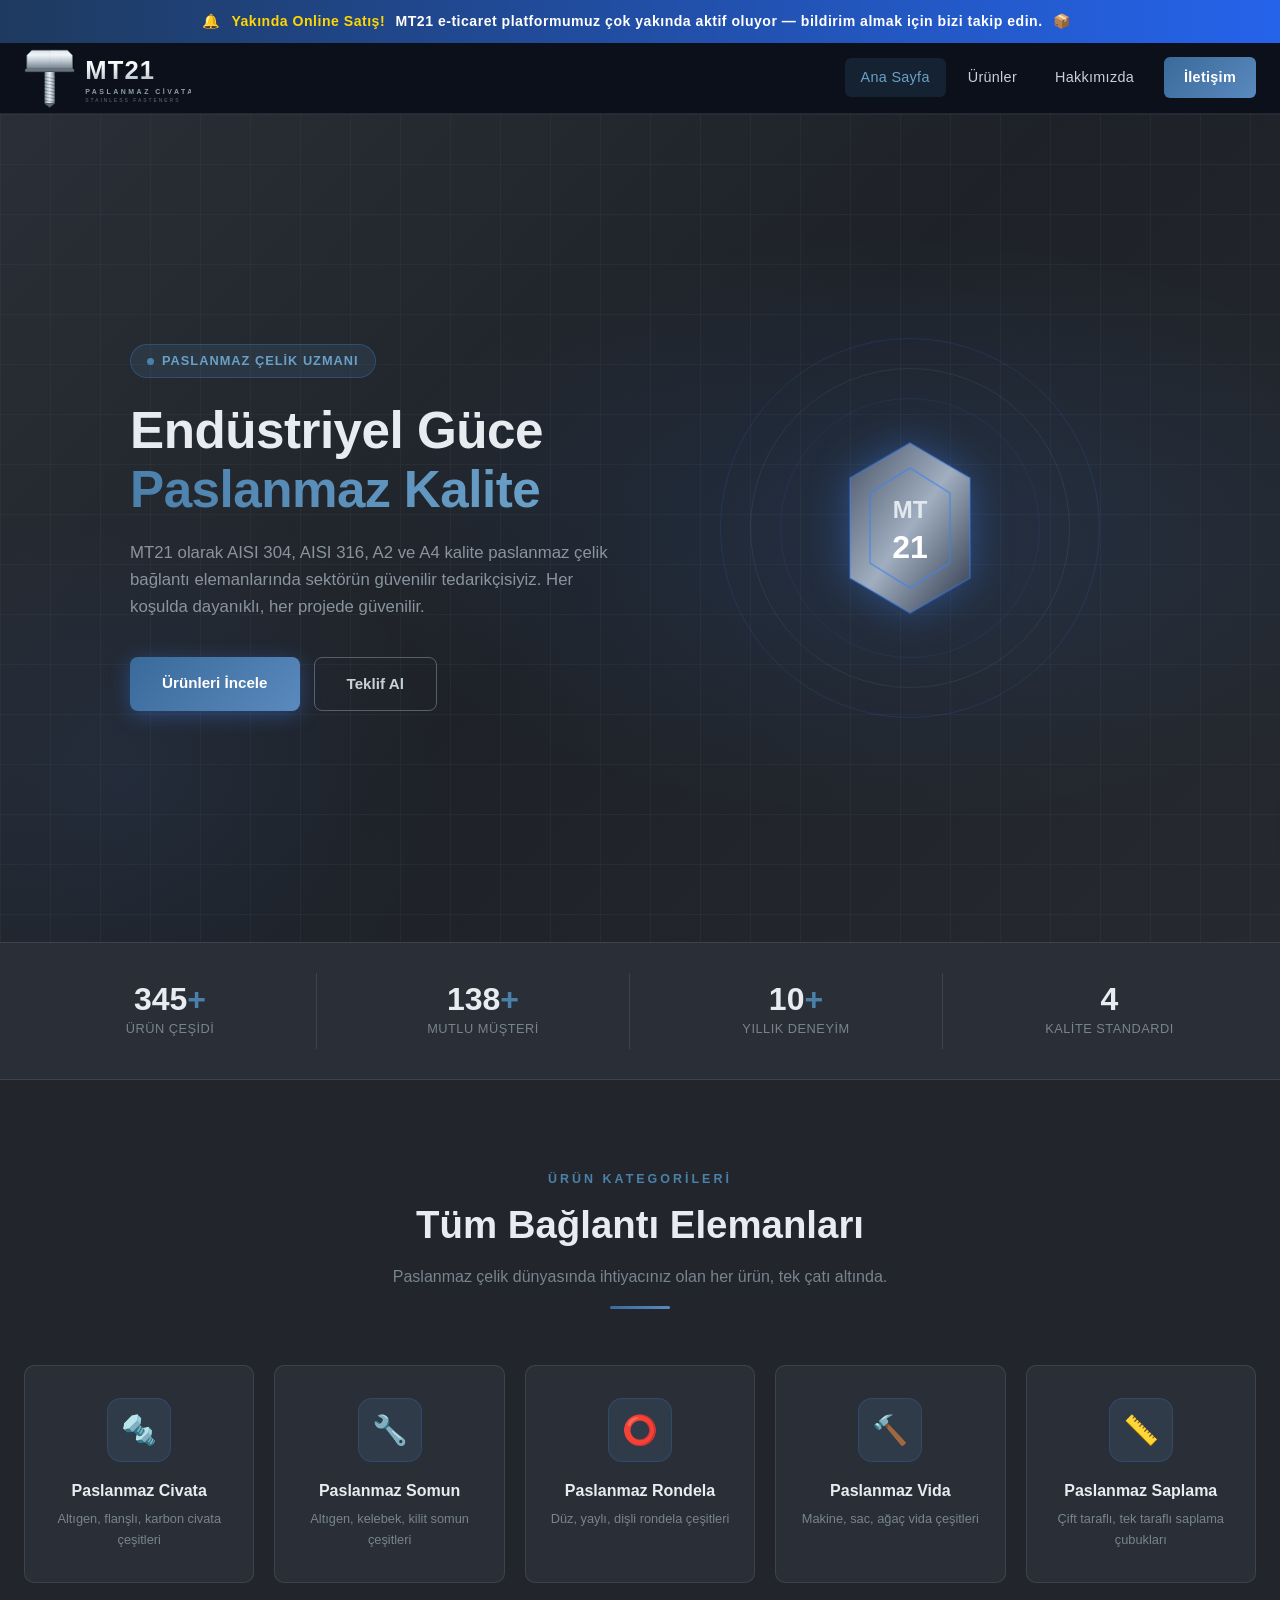
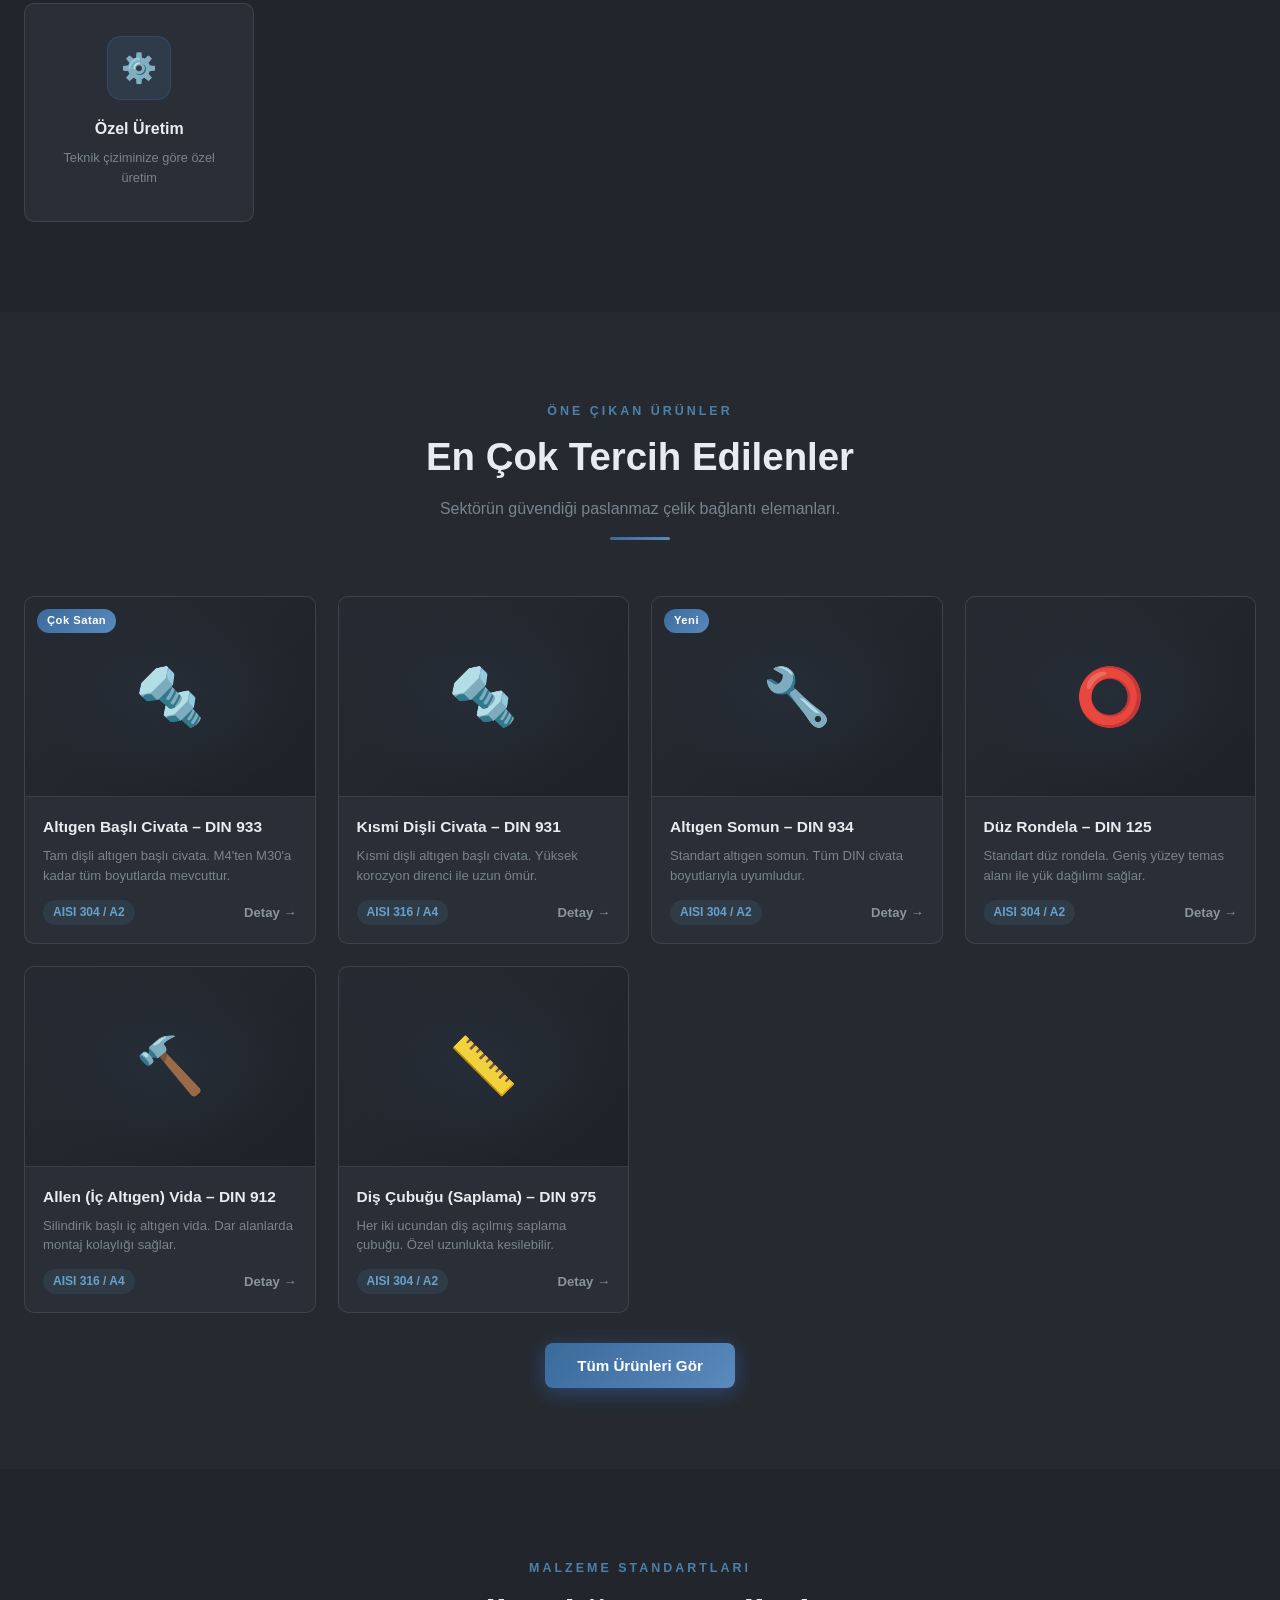
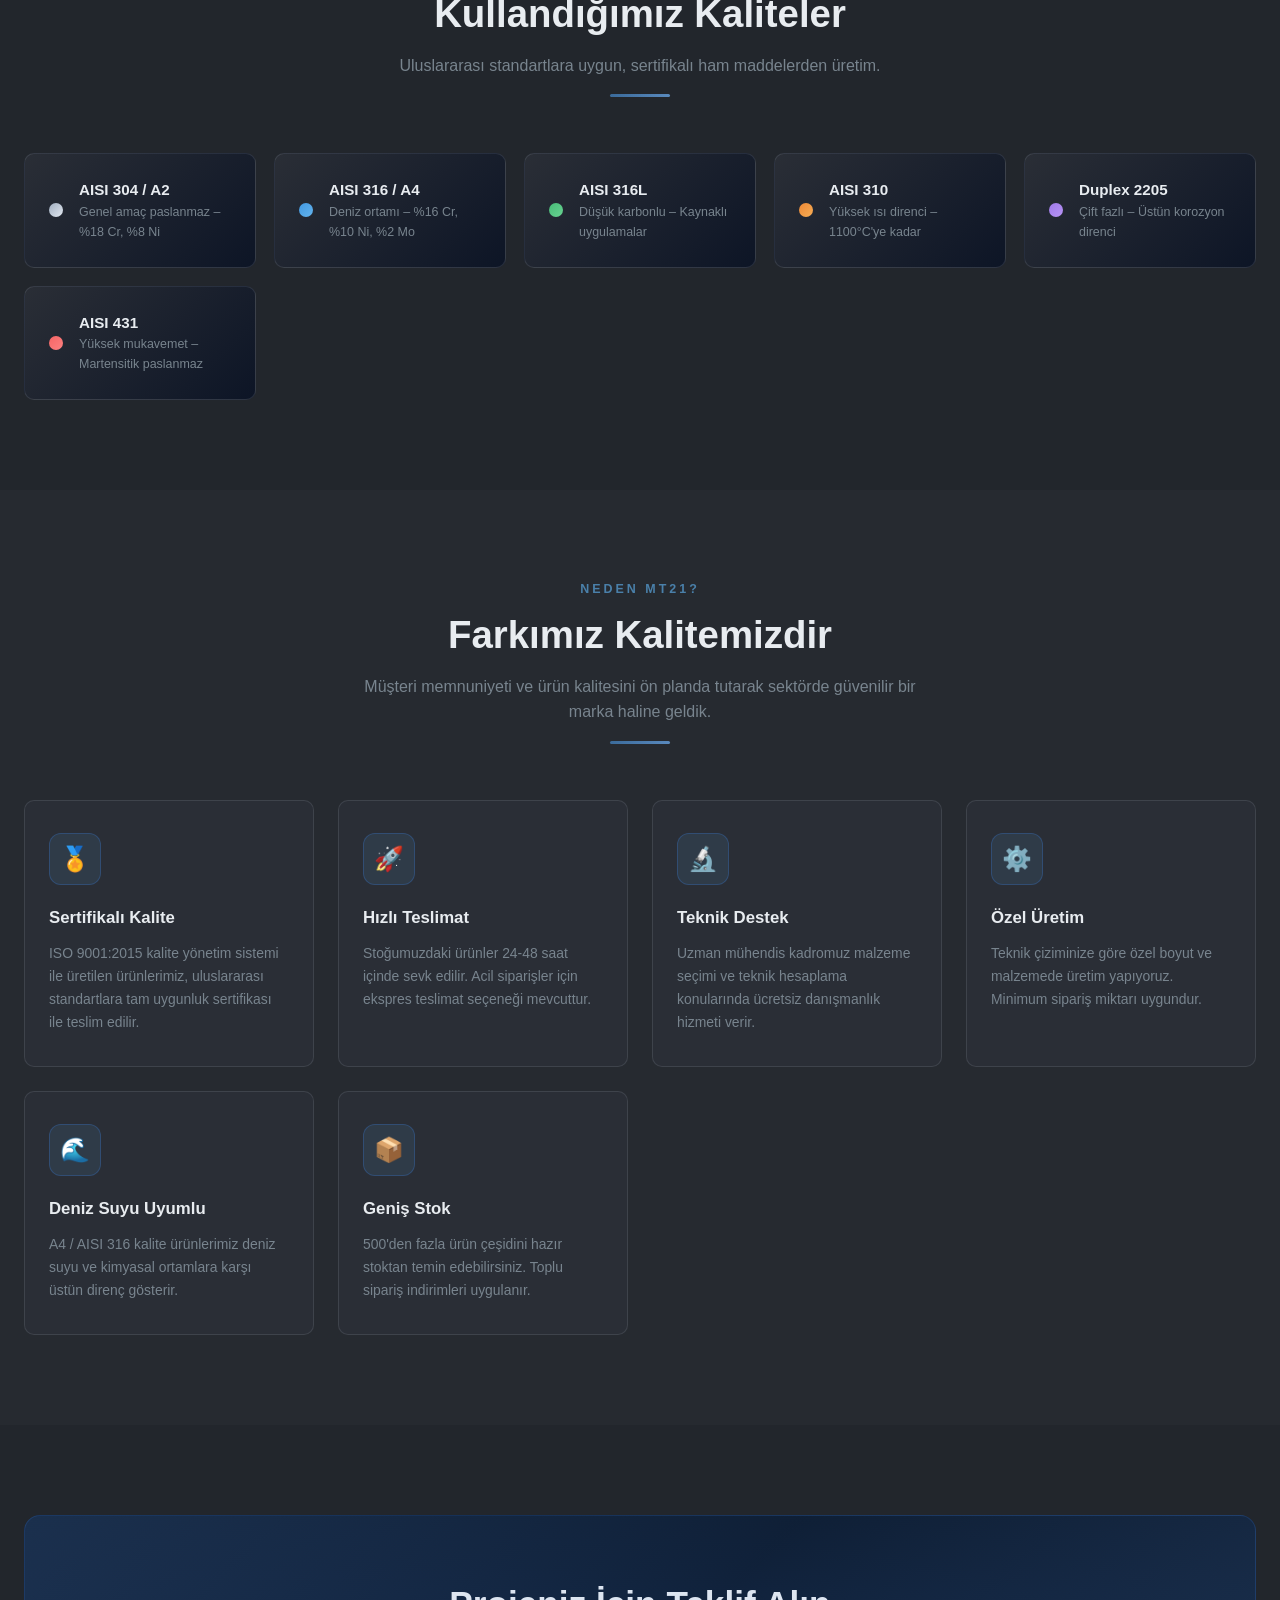
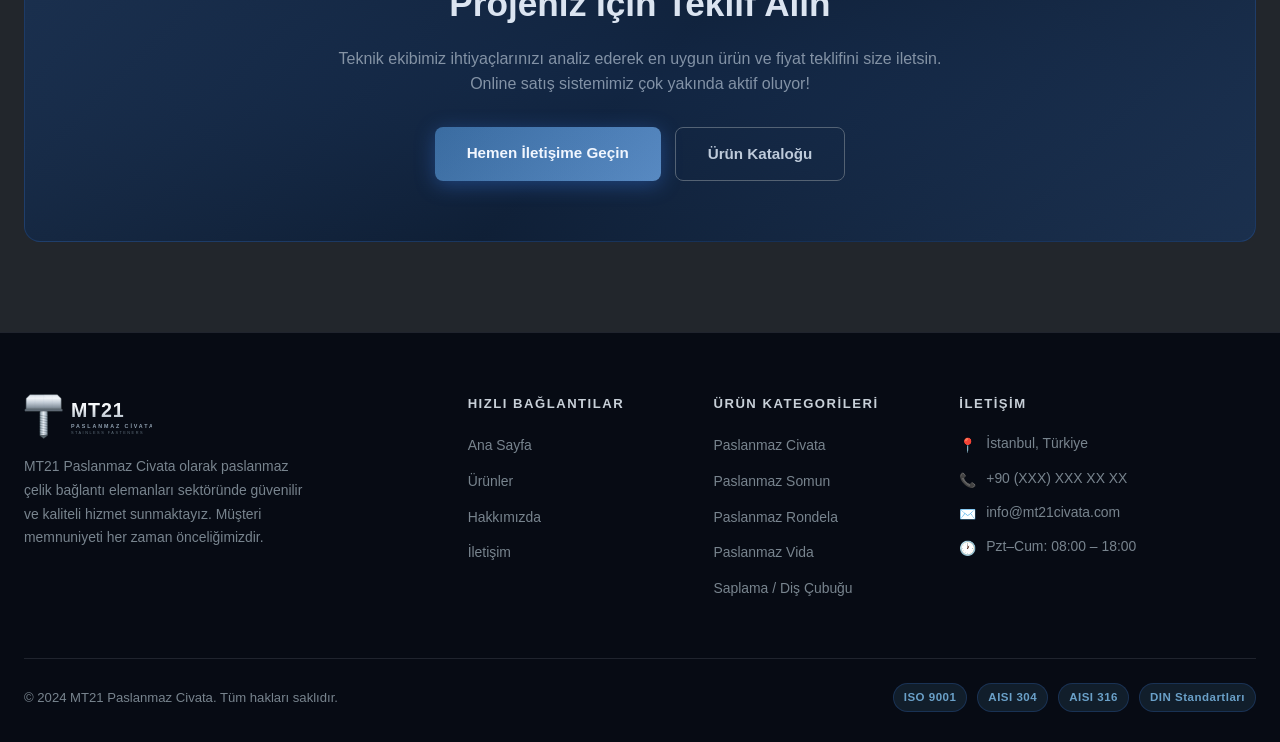
==== commit 752e1374: "Logo, renk teması, fotoğraf yükleme ve hakkımızda güncellendi - Logo: DIN 933 civata yan görünüşü (k" ====
--- a/index.html
+++ b/index.html
@@ -175,10 +175,15 @@
         </div>
         <div class="products-grid">
 
-          <div class="product-card">
+          <div class="product-card" data-product-id="idx-1">
             <div class="product-img">
               🔩
               <span class="product-badge">Çok Satan</span>
+              <div class="img-upload-overlay" onclick="triggerUpload('idx-1')">
+                <div class="upload-icon">📷</div>
+                <span>Fotoğraf Ekle</span>
+              </div>
+              <button class="img-remove-btn" onclick="removePhoto('idx-1',event)" title="Fotoğrafı Kaldır">✕</button>
             </div>
             <div class="product-info">
               <h3>Altıgen Başlı Civata – DIN 933</h3>
@@ -190,8 +195,15 @@
             </div>
           </div>
 
-          <div class="product-card">
-            <div class="product-img">🔩</div>
+          <div class="product-card" data-product-id="idx-2">
+            <div class="product-img">
+              🔩
+              <div class="img-upload-overlay" onclick="triggerUpload('idx-2')">
+                <div class="upload-icon">📷</div>
+                <span>Fotoğraf Ekle</span>
+              </div>
+              <button class="img-remove-btn" onclick="removePhoto('idx-2',event)" title="Fotoğrafı Kaldır">✕</button>
+            </div>
             <div class="product-info">
               <h3>Kısmi Dişli Civata – DIN 931</h3>
               <p>Kısmi dişli altıgen başlı civata. Yüksek korozyon direnci ile uzun ömür.</p>
@@ -202,10 +214,15 @@
             </div>
           </div>
 
-          <div class="product-card">
+          <div class="product-card" data-product-id="idx-3">
             <div class="product-img">
               🔧
               <span class="product-badge">Yeni</span>
+              <div class="img-upload-overlay" onclick="triggerUpload('idx-3')">
+                <div class="upload-icon">📷</div>
+                <span>Fotoğraf Ekle</span>
+              </div>
+              <button class="img-remove-btn" onclick="removePhoto('idx-3',event)" title="Fotoğrafı Kaldır">✕</button>
             </div>
             <div class="product-info">
               <h3>Altıgen Somun – DIN 934</h3>
@@ -217,8 +234,15 @@
             </div>
           </div>
 
-          <div class="product-card">
-            <div class="product-img">⭕</div>
+          <div class="product-card" data-product-id="idx-4">
+            <div class="product-img">
+              ⭕
+              <div class="img-upload-overlay" onclick="triggerUpload('idx-4')">
+                <div class="upload-icon">📷</div>
+                <span>Fotoğraf Ekle</span>
+              </div>
+              <button class="img-remove-btn" onclick="removePhoto('idx-4',event)" title="Fotoğrafı Kaldır">✕</button>
+            </div>
             <div class="product-info">
               <h3>Düz Rondela – DIN 125</h3>
               <p>Standart düz rondela. Geniş yüzey temas alanı ile yük dağılımı sağlar.</p>
@@ -229,8 +253,15 @@
             </div>
           </div>
 
-          <div class="product-card">
-            <div class="product-img">🔨</div>
+          <div class="product-card" data-product-id="idx-5">
+            <div class="product-img">
+              🔨
+              <div class="img-upload-overlay" onclick="triggerUpload('idx-5')">
+                <div class="upload-icon">📷</div>
+                <span>Fotoğraf Ekle</span>
+              </div>
+              <button class="img-remove-btn" onclick="removePhoto('idx-5',event)" title="Fotoğrafı Kaldır">✕</button>
+            </div>
             <div class="product-info">
               <h3>Allen (İç Altıgen) Vida – DIN 912</h3>
               <p>Silindirik başlı iç altıgen vida. Dar alanlarda montaj kolaylığı sağlar.</p>
@@ -241,8 +272,15 @@
             </div>
           </div>
 
-          <div class="product-card">
-            <div class="product-img">📏</div>
+          <div class="product-card" data-product-id="idx-6">
+            <div class="product-img">
+              📏
+              <div class="img-upload-overlay" onclick="triggerUpload('idx-6')">
+                <div class="upload-icon">📷</div>
+                <span>Fotoğraf Ekle</span>
+              </div>
+              <button class="img-remove-btn" onclick="removePhoto('idx-6',event)" title="Fotoğrafı Kaldır">✕</button>
+            </div>
             <div class="product-info">
               <h3>Diş Çubuğu (Saplama) – DIN 975</h3>
               <p>Her iki ucundan diş açılmış saplama çubuğu. Özel uzunlukta kesilebilir.</p>
--- a/css/style.css
+++ b/css/style.css
@@ -4,23 +4,24 @@
 ============================================ */
 
 :root {
-  --bg-dark:       #0B0F1A;
-  --bg-card:       #131929;
-  --bg-section:    #0F1420;
-  --steel-light:   #C8D6E5;
-  --steel-mid:     #8FA3B8;
-  --steel-dark:    #4A5F74;
-  --blue-accent:   #3B82F6;
-  --blue-bright:   #60A5FA;
-  --blue-glow:     rgba(59,130,246,0.18);
-  --white:         #F0F4F8;
-  --text-main:     #D1DCE8;
-  --text-muted:    #7A94A8;
-  --border:        rgba(200,214,229,0.12);
-  --gradient-metal: linear-gradient(135deg, #1E2D3D 0%, #0B0F1A 50%, #1A2535 100%);
-  --gradient-btn:  linear-gradient(135deg, #2563EB, #3B82F6);
-  --shadow:        0 8px 32px rgba(0,0,0,0.5);
-  --shadow-card:   0 4px 20px rgba(0,0,0,0.4);
+  /* Paslanmaz Çelik Renk Teması — koyu çelik gri, siyah değil */
+  --bg-dark:       #22262C;
+  --bg-card:       #2A2E36;
+  --bg-section:    #262A30;
+  --steel-light:   #C8D0D8;
+  --steel-mid:     #8A949E;
+  --steel-dark:    #56606A;
+  --blue-accent:   #4A80AA;
+  --blue-bright:   #6AA0C8;
+  --blue-glow:     rgba(74,128,170,0.16);
+  --white:         #E8ECF0;
+  --text-main:     #C4CCD4;
+  --text-muted:    #78848E;
+  --border:        rgba(180,192,204,0.14);
+  --gradient-metal: linear-gradient(135deg, #2A2E36 0%, #1E2228 50%, #262A30 100%);
+  --gradient-btn:  linear-gradient(135deg, #3A6A9A, #5A8ABE);
+  --shadow:        0 8px 32px rgba(0,0,0,0.45);
+  --shadow-card:   0 4px 20px rgba(0,0,0,0.35);
   --radius:        10px;
   --transition:    all 0.3s ease;
 }
@@ -81,7 +82,7 @@
   justify-content: space-between;
   height: 70px;
 }
-.logo img { height: 52px; width: auto; }
+.logo img { height: 60px; width: auto; }
 
 nav { display: flex; align-items: center; gap: 6px; }
 nav a {
@@ -364,18 +365,68 @@
 .product-card:hover { transform: translateY(-5px); box-shadow: var(--shadow); border-color: rgba(59,130,246,0.3); }
 .product-img {
   height: 200px;
-  background: linear-gradient(135deg, #131929, #1a2540);
+  background: linear-gradient(135deg, #262A32, #1E2228);
   display: flex; align-items: center; justify-content: center;
   font-size: 3.5rem;
   border-bottom: 1px solid var(--border);
   position: relative;
   overflow: hidden;
+  cursor: pointer;
 }
 .product-img::after {
   content: '';
   position: absolute; inset: 0;
-  background: radial-gradient(ellipse at center, rgba(59,130,246,0.08) 0%, transparent 70%);
-}
+  background: radial-gradient(ellipse at center, rgba(74,128,170,0.08) 0%, transparent 70%);
+  pointer-events: none;
+}
+.product-img img.uploaded-img {
+  position: absolute; inset: 0;
+  width: 100%; height: 100%;
+  object-fit: cover;
+  z-index: 1;
+}
+/* Fotoğraf yükleme overlay */
+.img-upload-overlay {
+  position: absolute; inset: 0;
+  background: rgba(0,0,0,0);
+  display: flex; flex-direction: column;
+  align-items: center; justify-content: center;
+  gap: 6px;
+  z-index: 2;
+  transition: background 0.25s ease;
+  opacity: 0;
+}
+.product-card:hover .img-upload-overlay { opacity: 1; background: rgba(0,0,0,0.55); }
+.img-upload-overlay .upload-icon {
+  width: 44px; height: 44px;
+  background: rgba(255,255,255,0.12);
+  border: 1.5px solid rgba(255,255,255,0.4);
+  border-radius: 50%;
+  display: flex; align-items: center; justify-content: center;
+  font-size: 1.2rem;
+  backdrop-filter: blur(4px);
+  transition: var(--transition);
+}
+.img-upload-overlay:hover .upload-icon { background: rgba(74,128,170,0.5); border-color: var(--blue-bright); }
+.img-upload-overlay span {
+  font-size: 0.72rem; font-weight: 600;
+  color: rgba(255,255,255,0.85);
+  letter-spacing: 0.5px;
+  text-shadow: 0 1px 3px rgba(0,0,0,0.5);
+}
+/* Remove photo button */
+.img-remove-btn {
+  position: absolute; top: 8px; right: 8px;
+  z-index: 3;
+  background: rgba(220,50,50,0.8);
+  border: none; border-radius: 50%;
+  width: 26px; height: 26px;
+  color: #fff; font-size: 0.75rem;
+  display: none; align-items: center; justify-content: center;
+  cursor: pointer; transition: var(--transition);
+}
+.product-card:hover .img-remove-btn { display: flex; }
+.img-remove-btn:hover { background: rgba(220,50,50,1); }
 .product-badge {
   position: absolute; top: 12px; left: 12px;
   background: var(--gradient-btn);
